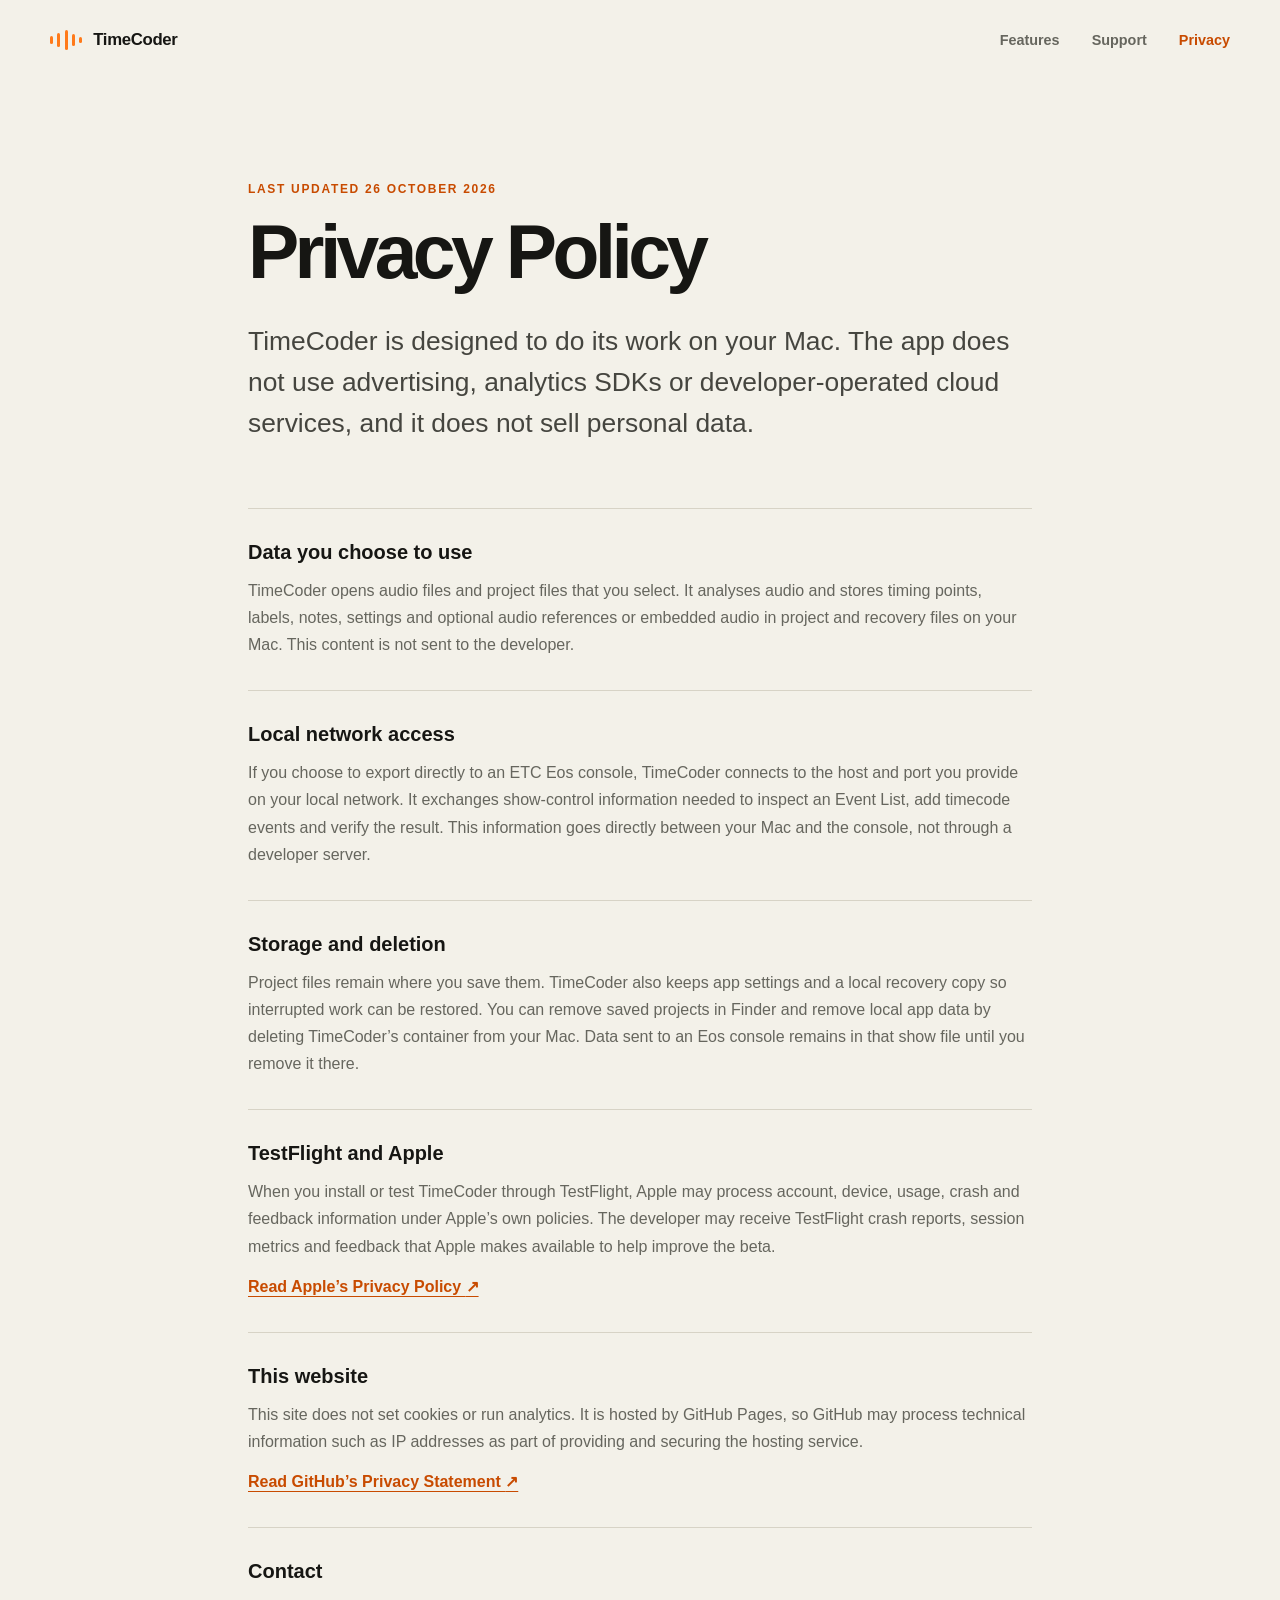
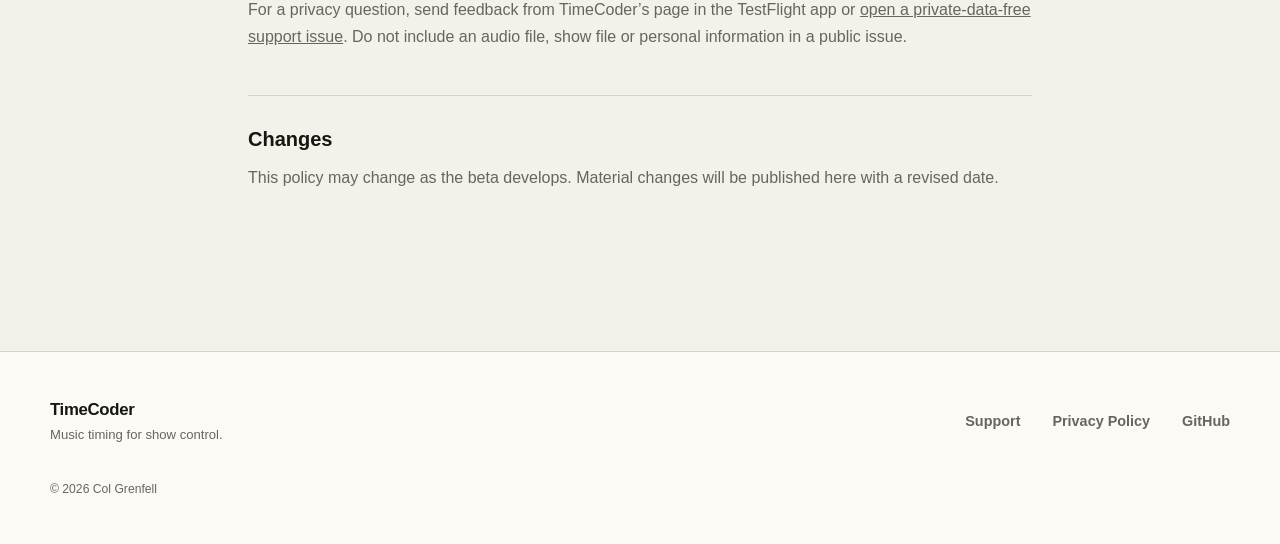
==== privacy.html @ cd0c34d0 "Create TimeCoder beta website" ====
<!doctype html>
<html lang="en-GB">
<head>
  <meta charset="utf-8">
  <meta name="viewport" content="width=device-width, initial-scale=1">
  <meta name="theme-color" content="#10100f">
  <meta name="description" content="Privacy policy for the TimeCoder macOS app and website.">
  <title>Privacy Policy — TimeCoder</title>
  <link rel="icon" href="assets/icon.svg" type="image/svg+xml">
  <link rel="stylesheet" href="styles.css">
  <script src="site-config.js" defer></script>
  <script src="site.js" defer></script>
</head>
<body>
  <a class="skip-link" href="#main">Skip to content</a>
  <header class="site-header">
    <a class="brand" href="./" aria-label="TimeCoder home"><span class="brand-mark" aria-hidden="true"><i></i><i></i><i></i><i></i><i></i></span><span>TimeCoder</span></a>
    <nav aria-label="Main navigation"><a href="./#features">Features</a><a href="support.html">Support</a><a aria-current="page" href="privacy.html">Privacy</a></nav>
  </header>

  <main id="main" class="legal-page section-shell">
    <p class="eyebrow">Last updated 26 October 2026</p>
    <h1>Privacy Policy</h1>
    <p class="legal-intro">TimeCoder is designed to do its work on your Mac. The app does not use advertising, analytics SDKs or developer-operated cloud services, and it does not sell personal data.</p>

    <section>
      <h2>Data you choose to use</h2>
      <p>TimeCoder opens audio files and project files that you select. It analyses audio and stores timing points, labels, notes, settings and optional audio references or embedded audio in project and recovery files on your Mac. This content is not sent to the developer.</p>
    </section>
    <section>
      <h2>Local network access</h2>
      <p>If you choose to export directly to an ETC Eos console, TimeCoder connects to the host and port you provide on your local network. It exchanges show-control information needed to inspect an Event List, add timecode events and verify the result. This information goes directly between your Mac and the console, not through a developer server.</p>
    </section>
    <section>
      <h2>Storage and deletion</h2>
      <p>Project files remain where you save them. TimeCoder also keeps app settings and a local recovery copy so interrupted work can be restored. You can remove saved projects in Finder and remove local app data by deleting TimeCoder’s container from your Mac. Data sent to an Eos console remains in that show file until you remove it there.</p>
    </section>
    <section>
      <h2>TestFlight and Apple</h2>
      <p>When you install or test TimeCoder through TestFlight, Apple may process account, device, usage, crash and feedback information under Apple’s own policies. The developer may receive TestFlight crash reports, session metrics and feedback that Apple makes available to help improve the beta.</p>
      <p><a class="text-link" href="https://www.apple.com/legal/privacy/">Read Apple’s Privacy Policy <span aria-hidden="true">↗</span></a></p>
    </section>
    <section>
      <h2>This website</h2>
      <p>This site does not set cookies or run analytics. It is hosted by GitHub Pages, so GitHub may process technical information such as IP addresses as part of providing and securing the hosting service.</p>
      <p><a class="text-link" href="https://docs.github.com/en/site-policy/privacy-policies/github-general-privacy-statement">Read GitHub’s Privacy Statement <span aria-hidden="true">↗</span></a></p>
    </section>
    <section>
      <h2>Contact</h2>
      <p>For a privacy question, send feedback from TimeCoder’s page in the TestFlight app or <a href="https://github.com/ColGren/timecoder-beta/issues/new">open a private-data-free support issue</a>. Do not include an audio file, show file or personal information in a public issue.</p>
      <p data-email-contact hidden>Email: <a data-email-link></a></p>
    </section>
    <section>
      <h2>Changes</h2>
      <p>This policy may change as the beta develops. Material changes will be published here with a revised date.</p>
    </section>
  </main>

  <footer><div class="footer-inner"><div><a class="brand" href="./">TimeCoder</a><p>Music timing for show control.</p></div><nav aria-label="Footer navigation"><a href="support.html">Support</a><a href="privacy.html">Privacy Policy</a><a href="https://github.com/ColGren/timecoder-beta">GitHub</a></nav><p class="copyright">© <span data-current-year>2026</span> Col Grenfell</p></div></footer>
</body>
</html>
---- styles.css ----
:root {
  color-scheme: light;
  --ink: #161613;
  --muted: #66665e;
  --paper: #f3f1e9;
  --surface: #fbfaf5;
  --line: #d7d3c6;
  --night: #10100f;
  --night-soft: #20201e;
  --orange: #ff7a1a;
  --orange-dark: #c84b00;
  --cyan: #16bad7;
  --max: 1180px;
  --gutter: clamp(1.25rem, 4vw, 3rem);
}

* { box-sizing: border-box; }

html { scroll-behavior: smooth; }

body {
  margin: 0;
  color: var(--ink);
  background: var(--paper);
  font-family: -apple-system, BlinkMacSystemFont, "SF Pro Display", "Helvetica Neue", Arial, sans-serif;
  -webkit-font-smoothing: antialiased;
}

img { display: block; max-width: 100%; }

a { color: inherit; }

.skip-link {
  position: fixed;
  z-index: 100;
  top: .75rem;
  left: .75rem;
  padding: .75rem 1rem;
  color: #fff;
  background: var(--night);
  transform: translateY(-160%);
}

.skip-link:focus { transform: translateY(0); }

.site-header {
  width: min(100%, calc(var(--max) + (var(--gutter) * 2)));
  min-height: 5rem;
  margin: 0 auto;
  padding: 1rem var(--gutter);
  display: flex;
  align-items: center;
  justify-content: space-between;
  gap: 2rem;
}

.brand {
  display: inline-flex;
  align-items: center;
  gap: .7rem;
  color: var(--ink);
  font-size: 1.05rem;
  font-weight: 750;
  letter-spacing: -.02em;
  text-decoration: none;
}

.brand-mark {
  width: 2rem;
  height: 1.25rem;
  display: inline-flex;
  align-items: center;
  justify-content: space-between;
}

.brand-mark i { width: 3px; border-radius: 2px; background: var(--orange); }
.brand-mark i:nth-child(1) { height: 36%; }
.brand-mark i:nth-child(2) { height: 74%; }
.brand-mark i:nth-child(3) { height: 100%; }
.brand-mark i:nth-child(4) { height: 62%; }
.brand-mark i:nth-child(5) { height: 28%; }

.site-header nav,
footer nav { display: flex; align-items: center; gap: clamp(1rem, 3vw, 2rem); }

.site-header nav a,
footer nav a {
  color: var(--muted);
  font-size: .9rem;
  font-weight: 620;
  text-decoration: none;
}

.site-header nav a:hover,
.site-header nav a:focus-visible,
footer nav a:hover,
footer nav a:focus-visible,
.site-header nav a[aria-current="page"] { color: var(--orange-dark); }

.section-shell {
  width: min(100%, calc(var(--max) + (var(--gutter) * 2)));
  margin-inline: auto;
  padding-inline: var(--gutter);
}

.hero {
  min-height: min(780px, calc(100svh - 5rem));
  padding-top: clamp(4rem, 9vw, 8rem);
  padding-bottom: clamp(4rem, 8vw, 7rem);
  display: grid;
  grid-template-columns: minmax(0, .86fr) minmax(420px, 1.14fr);
  align-items: center;
  gap: clamp(3rem, 7vw, 6.5rem);
}

.eyebrow {
  margin: 0 0 1.1rem;
  color: var(--orange-dark);
  font-size: .75rem;
  font-weight: 800;
  letter-spacing: .14em;
  text-transform: uppercase;
}

h1, h2, h3, p { text-wrap: pretty; }

h1 {
  margin: 0;
  font-size: clamp(3.25rem, 7vw, 6.8rem);
  line-height: .91;
  letter-spacing: -.07em;
}

h1 span { color: var(--orange-dark); }

.hero-intro {
  max-width: 40rem;
  margin: 2rem 0 0;
  color: #474741;
  font-size: clamp(1.08rem, 1.8vw, 1.35rem);
  line-height: 1.55;
}

.actions { margin-top: 2rem; display: flex; align-items: center; flex-wrap: wrap; gap: .85rem; }
.actions.centred { justify-content: center; }

.button {
  min-height: 3.2rem;
  padding: .85rem 1.25rem;
  display: inline-flex;
  align-items: center;
  justify-content: center;
  border: 1px solid transparent;
  border-radius: .7rem;
  font-weight: 720;
  text-decoration: none;
  transition: transform 160ms ease, background-color 160ms ease, border-color 160ms ease;
}

.button:hover { transform: translateY(-2px); }
.button:focus-visible, .text-link:focus-visible, summary:focus-visible, a:focus-visible { outline: 3px solid var(--cyan); outline-offset: 3px; }
.button.primary { color: #fff; background: var(--orange-dark); }
.button.primary:hover { background: #a83f00; }
.button.secondary { border-color: #b9b5a9; background: transparent; }
.button.secondary:hover { border-color: var(--ink); }

.availability { margin: 1.25rem 0 0; color: var(--muted); font-size: .88rem; }
.availability span { width: .55rem; height: .55rem; margin-right: .35rem; display: inline-block; border-radius: 50%; background: var(--orange); }

.hero-product {
  margin: 0;
  overflow: hidden;
  border: 1px solid #343431;
  border-radius: 1rem;
  background: #1e1e1c;
  box-shadow: 0 2rem 5rem rgba(21, 21, 18, .18);
  transform: rotate(1.1deg);
}

.window-bar {
  height: 2.45rem;
  padding: 0 .85rem;
  display: flex;
  align-items: center;
  gap: .42rem;
  color: #908f89;
  background: #292927;
  font-size: .68rem;
}

.window-bar span { width: .62rem; height: .62rem; border-radius: 50%; background: #4e4e4a; }
.window-bar span:first-child { background: var(--orange); }
.window-bar b { margin-left: auto; margin-right: auto; font-weight: 600; }
.hero-product img { width: 100%; min-height: 210px; object-fit: cover; object-position: center; }
.hero-product figcaption { padding: .8rem 1rem; color: #afafa8; font-size: .75rem; }

.proof-strip {
  padding: 1.2rem var(--gutter);
  display: flex;
  justify-content: center;
  flex-wrap: wrap;
  gap: .8rem clamp(2rem, 6vw, 5rem);
  border-block: 1px solid var(--line);
  color: var(--muted);
  background: var(--surface);
  font-size: .82rem;
}

.proof-strip p { margin: 0; }
.proof-strip strong { color: var(--ink); }

.story { padding-top: clamp(5rem, 10vw, 9rem); padding-bottom: clamp(5rem, 10vw, 9rem); }
.section-heading { max-width: 49rem; }
.section-heading h1,
.section-heading h2,
.control-copy h2,
.beta-callout h2,
.legal-page h1 {
  margin: 0;
  font-size: clamp(2.7rem, 6vw, 5.5rem);
  line-height: .98;
  letter-spacing: -.06em;
}

.section-heading > p:last-child,
.control-copy > p:last-child {
  max-width: 42rem;
  margin: 1.4rem 0 0;
  color: var(--muted);
  font-size: 1.15rem;
  line-height: 1.6;
}

.steps {
  margin: 4rem 0 0;
  padding: 0;
  display: grid;
  grid-template-columns: repeat(3, 1fr);
  gap: 1px;
  list-style: none;
  background: var(--line);
  border: 1px solid var(--line);
}

.steps li { min-height: 19rem; padding: clamp(1.5rem, 3vw, 2.4rem); background: var(--surface); }
.steps li > span, .feature-number { color: var(--orange-dark); font-size: .72rem; font-weight: 800; letter-spacing: .1em; }
.steps h3, .feature-grid h3, .support-card h2 { margin: 4rem 0 .75rem; font-size: 1.35rem; letter-spacing: -.025em; }
.steps p, .feature-grid p, .support-card p { margin: 0; color: var(--muted); line-height: 1.6; }

.dark-panel { padding: clamp(5rem, 10vw, 9rem) 0; color: #f4f2e9; background: var(--night); }
.section-heading.light .eyebrow { color: var(--orange); }
.section-heading.light h2 { color: #fff; }

.wide-shot { margin: 3.5rem 0 0; }
.wide-shot img { width: 100%; min-height: 230px; object-fit: cover; border: 1px solid #41413e; }
.wide-shot figcaption { margin-top: .8rem; color: #96968f; font-size: .8rem; }

.feature-grid { margin-top: 4rem; display: grid; grid-template-columns: repeat(2, 1fr); border-top: 1px solid #3b3b38; }
.feature-grid article { min-height: 16rem; padding: 2.5rem 0; border-bottom: 1px solid #3b3b38; }
.feature-grid article:nth-child(odd) { padding-right: clamp(2rem, 6vw, 6rem); border-right: 1px solid #3b3b38; }
.feature-grid article:nth-child(even) { padding-left: clamp(2rem, 6vw, 6rem); }
.feature-grid h3 { margin-top: 2.8rem; color: #fff; }
.feature-grid p { max-width: 31rem; color: #aaa9a1; }

.control-detail { padding-top: clamp(5rem, 10vw, 9rem); padding-bottom: clamp(5rem, 10vw, 9rem); display: grid; grid-template-columns: .72fr 1.28fr; align-items: center; gap: clamp(3rem, 7vw, 7rem); }
.transport-shot { margin: 0; overflow: hidden; border: 1px solid var(--line); border-radius: .9rem; background: #fff; box-shadow: 0 1.5rem 4rem rgba(20, 20, 17, .1); }
.transport-shot img { width: 100%; }

.beta-callout { padding-top: clamp(5rem, 10vw, 8rem); padding-bottom: clamp(5rem, 10vw, 8rem); text-align: center; border-top: 1px solid var(--line); }
.beta-callout .eyebrow { text-align: center; }
.beta-callout > p:not(.eyebrow, .fine-print) { max-width: 43rem; margin: 1.4rem auto 0; color: var(--muted); font-size: 1.15rem; line-height: 1.6; }
.text-link { color: var(--orange-dark); font-weight: 720; text-underline-offset: .25em; }
.fine-print { margin-top: 1.5rem; color: var(--muted); font-size: .78rem; }

footer { border-top: 1px solid var(--line); background: var(--surface); }
.footer-inner { width: min(100%, calc(var(--max) + (var(--gutter) * 2))); min-height: 12rem; margin: 0 auto; padding: 2.5rem var(--gutter); display: grid; grid-template-columns: 1fr auto; align-items: center; gap: 1.5rem 3rem; }
.footer-inner > div p { margin: .45rem 0 0; color: var(--muted); font-size: .82rem; }
.copyright { margin: 0; color: var(--muted); font-size: .76rem; grid-column: 1 / -1; }

.legal-page, .support-page { padding-top: clamp(4rem, 8vw, 7rem); padding-bottom: clamp(5rem, 10vw, 9rem); }
.legal-page { max-width: 880px; }
.legal-page h1 { margin-bottom: 2rem; }
.legal-intro { margin: 0 0 4rem; color: #45453f; font-size: clamp(1.25rem, 2.6vw, 1.65rem); line-height: 1.55; }
.legal-page section { padding: 2rem 0; border-top: 1px solid var(--line); }
.legal-page h2 { margin: 0 0 .8rem; font-size: 1.25rem; }
.legal-page section p { margin: 0 0 .8rem; color: var(--muted); line-height: 1.7; }
.legal-page section p:last-child { margin-bottom: 0; }

.support-page > .section-heading { margin-bottom: 4rem; }
.support-grid { display: grid; grid-template-columns: repeat(2, 1fr); gap: 1rem; }
.support-card { min-height: 23rem; padding: clamp(1.75rem, 4vw, 3rem); display: flex; flex-direction: column; align-items: flex-start; border: 1px solid var(--line); background: var(--surface); }
.support-card.accent-card { color: #fff; border-color: var(--orange-dark); background: var(--orange-dark); }
.support-card .card-label { font-size: .72rem; font-weight: 800; letter-spacing: .1em; text-transform: uppercase; }
.support-card h2 { margin: 3rem 0 .8rem; font-size: 1.65rem; }
.support-card .text-link { margin-top: auto; padding-top: 2rem; }
.support-card.accent-card p { color: #ffe3d0; }
.support-card.accent-card .text-link { color: #fff; }

.requirements { margin: 5rem 0; padding: 3rem 0; display: grid; grid-template-columns: .7fr 1.3fr; gap: 3rem; border-block: 1px solid var(--line); }
.requirements h2, .faq h2 { margin: 0; font-size: clamp(2rem, 4vw, 3.5rem); letter-spacing: -.05em; }
.requirements ul { margin: 0; padding: 0; display: grid; gap: 0; list-style: none; }
.requirements li { padding: 1rem 0 1rem 2rem; position: relative; border-bottom: 1px solid var(--line); color: var(--muted); line-height: 1.5; }
.requirements li:first-child { padding-top: 0; }
.requirements li::before { content: ""; width: .55rem; height: .55rem; position: absolute; top: 1.45rem; left: 0; border-radius: 50%; background: var(--orange); }
.requirements li:first-child::before { top: .45rem; }

.faq { max-width: 840px; }
.section-heading.compact { margin-bottom: 2rem; }
.faq details { border-top: 1px solid var(--line); }
.faq details:last-child { border-bottom: 1px solid var(--line); }
.faq summary { padding: 1.4rem 2.5rem 1.4rem 0; position: relative; cursor: pointer; font-size: 1.05rem; font-weight: 720; list-style: none; }
.faq summary::-webkit-details-marker { display: none; }
.faq summary::after { content: "+"; position: absolute; right: .4rem; color: var(--orange-dark); font-size: 1.4rem; font-weight: 400; }
.faq details[open] summary::after { content: "−"; }
.faq details p { margin: -.25rem 0 1.5rem; padding-right: 3rem; color: var(--muted); line-height: 1.7; }

@media (max-width: 900px) {
  .hero { grid-template-columns: 1fr; min-height: auto; }
  .hero-copy { max-width: 720px; }
  .hero-product { transform: none; }
  .steps { grid-template-columns: 1fr; }
  .steps li { min-height: auto; }
  .steps h3 { margin-top: 2.5rem; }
  .control-detail { grid-template-columns: 1fr; }
  .control-copy { max-width: 650px; }
}

@media (max-width: 700px) {
  .site-header { min-height: 4.25rem; }
  .site-header nav a:first-child { display: none; }
  h1 { font-size: clamp(3.1rem, 16vw, 5rem); }
  .proof-strip { justify-content: flex-start; }
  .feature-grid, .support-grid, .requirements { grid-template-columns: 1fr; }
  .feature-grid article:nth-child(odd), .feature-grid article:nth-child(even) { padding-inline: 0; border-right: 0; }
  .requirements { gap: 2rem; }
  .footer-inner { grid-template-columns: 1fr; align-items: start; }
  .footer-inner nav { flex-wrap: wrap; }
  .copyright { grid-column: auto; }
}

@media (max-width: 440px) {
  .site-header nav { gap: .8rem; }
  .site-header nav a { font-size: .78rem; }
  .button { width: 100%; }
  .actions .text-link { width: 100%; padding: .7rem 0; }
  .hero-product img { min-height: 180px; }
}

@media (prefers-reduced-motion: reduce) {
  html { scroll-behavior: auto; }
  *, *::before, *::after { transition-duration: .01ms !important; }
}

@media (prefers-contrast: more) {
  :root { --muted: #3e3e39; --line: #8b897f; }
  .button.secondary { border-color: currentColor; }
}
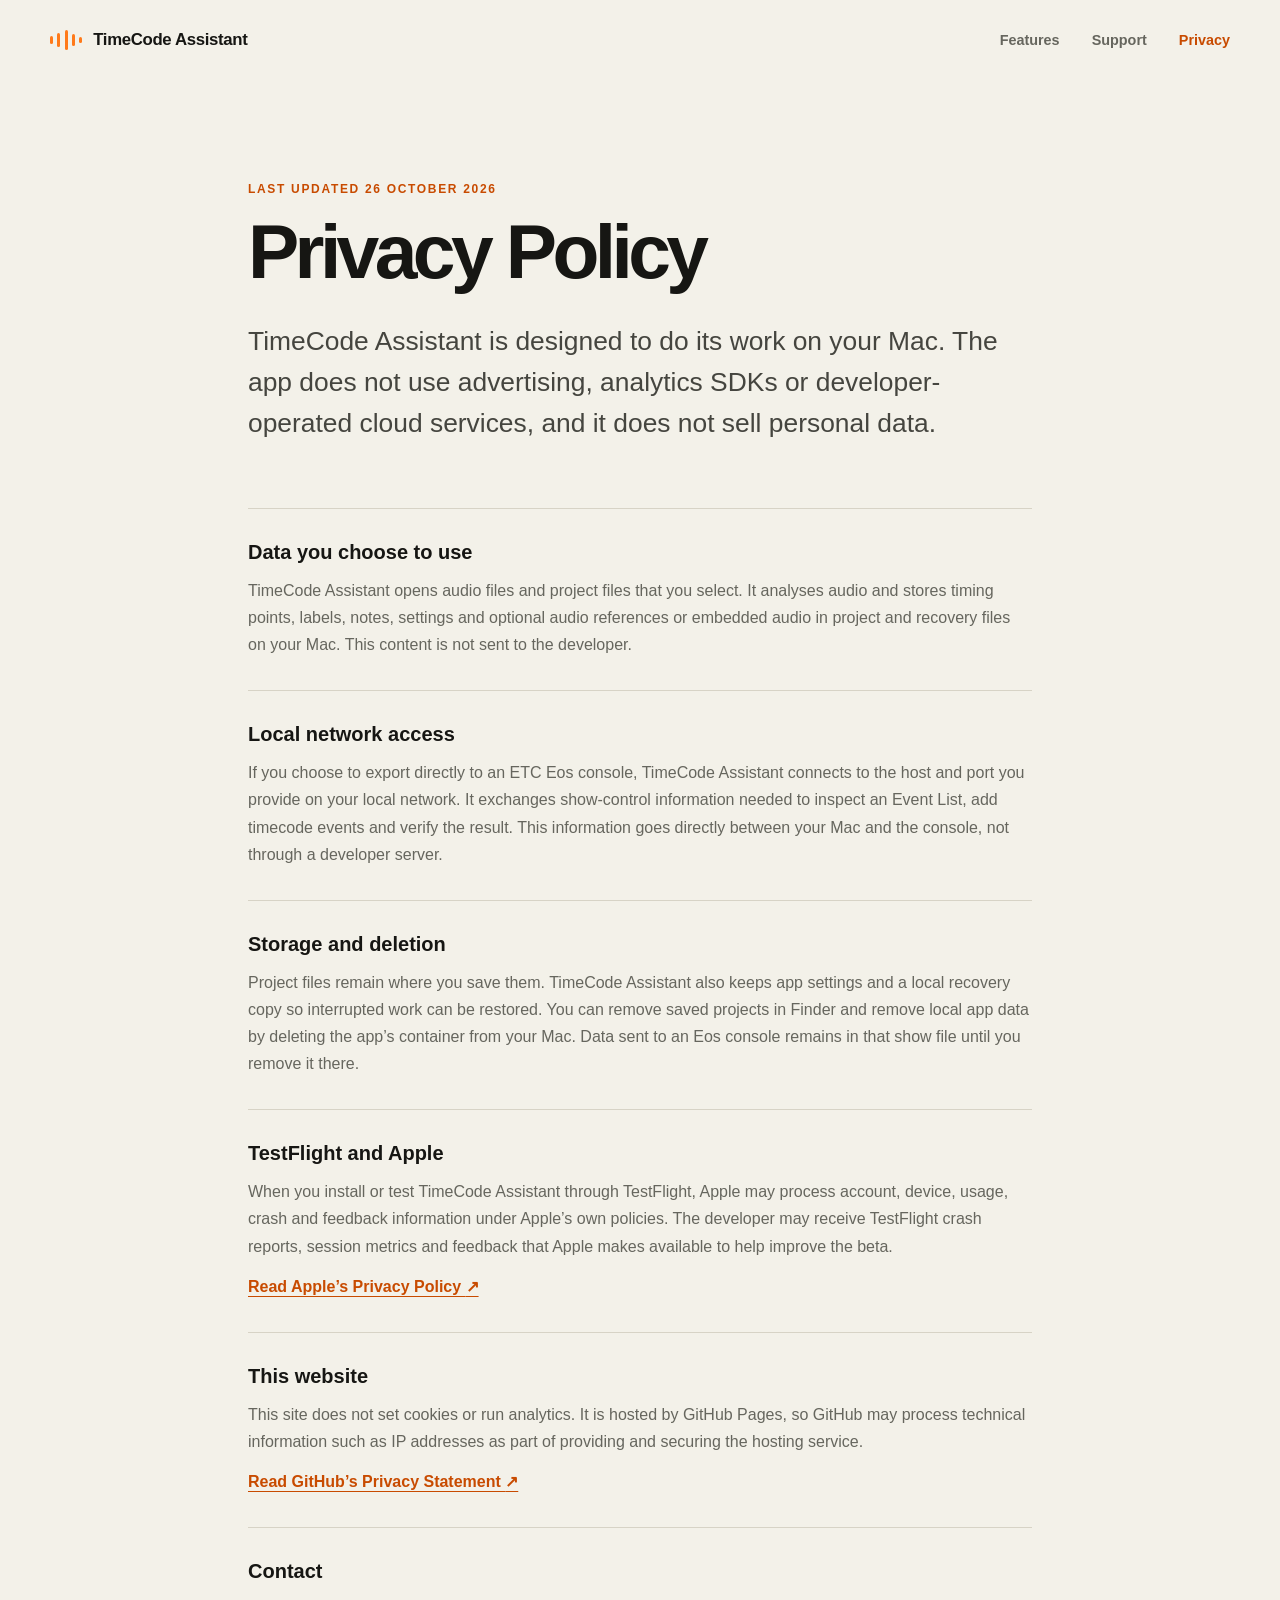
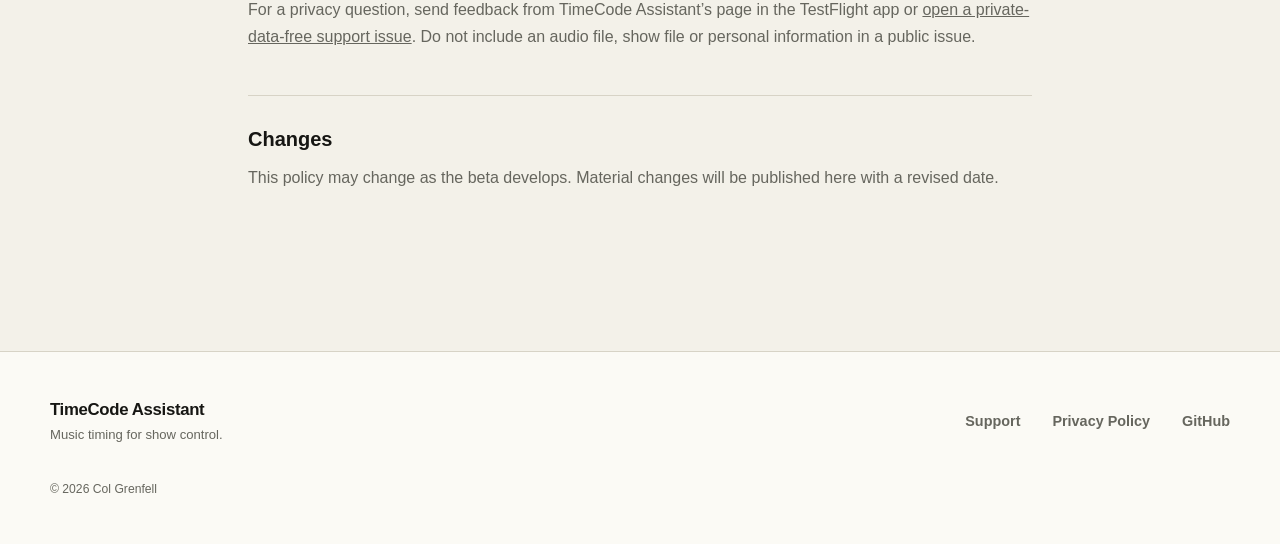
==== commit e05053f7: "Rename beta site to TimeCode Assistant" ====
--- a/privacy.html
+++ b/privacy.html
@@ -4,8 +4,8 @@
   <meta charset="utf-8">
   <meta name="viewport" content="width=device-width, initial-scale=1">
   <meta name="theme-color" content="#10100f">
-  <meta name="description" content="Privacy policy for the TimeCoder macOS app and website.">
-  <title>Privacy Policy — TimeCoder</title>
+  <meta name="description" content="Privacy policy for the TimeCode Assistant macOS app and website.">
+  <title>Privacy Policy — TimeCode Assistant</title>
   <link rel="icon" href="assets/icon.svg" type="image/svg+xml">
   <link rel="stylesheet" href="styles.css">
   <script src="site-config.js" defer></script>
@@ -14,30 +14,30 @@
 <body>
   <a class="skip-link" href="#main">Skip to content</a>
   <header class="site-header">
-    <a class="brand" href="./" aria-label="TimeCoder home"><span class="brand-mark" aria-hidden="true"><i></i><i></i><i></i><i></i><i></i></span><span>TimeCoder</span></a>
+    <a class="brand" href="./" aria-label="TimeCode Assistant home"><span class="brand-mark" aria-hidden="true"><i></i><i></i><i></i><i></i><i></i></span><span>TimeCode Assistant</span></a>
     <nav aria-label="Main navigation"><a href="./#features">Features</a><a href="support.html">Support</a><a aria-current="page" href="privacy.html">Privacy</a></nav>
   </header>
 
   <main id="main" class="legal-page section-shell">
     <p class="eyebrow">Last updated 26 October 2026</p>
     <h1>Privacy Policy</h1>
-    <p class="legal-intro">TimeCoder is designed to do its work on your Mac. The app does not use advertising, analytics SDKs or developer-operated cloud services, and it does not sell personal data.</p>
+    <p class="legal-intro">TimeCode Assistant is designed to do its work on your Mac. The app does not use advertising, analytics SDKs or developer-operated cloud services, and it does not sell personal data.</p>
 
     <section>
       <h2>Data you choose to use</h2>
-      <p>TimeCoder opens audio files and project files that you select. It analyses audio and stores timing points, labels, notes, settings and optional audio references or embedded audio in project and recovery files on your Mac. This content is not sent to the developer.</p>
+      <p>TimeCode Assistant opens audio files and project files that you select. It analyses audio and stores timing points, labels, notes, settings and optional audio references or embedded audio in project and recovery files on your Mac. This content is not sent to the developer.</p>
     </section>
     <section>
       <h2>Local network access</h2>
-      <p>If you choose to export directly to an ETC Eos console, TimeCoder connects to the host and port you provide on your local network. It exchanges show-control information needed to inspect an Event List, add timecode events and verify the result. This information goes directly between your Mac and the console, not through a developer server.</p>
+      <p>If you choose to export directly to an ETC Eos console, TimeCode Assistant connects to the host and port you provide on your local network. It exchanges show-control information needed to inspect an Event List, add timecode events and verify the result. This information goes directly between your Mac and the console, not through a developer server.</p>
     </section>
     <section>
       <h2>Storage and deletion</h2>
-      <p>Project files remain where you save them. TimeCoder also keeps app settings and a local recovery copy so interrupted work can be restored. You can remove saved projects in Finder and remove local app data by deleting TimeCoder’s container from your Mac. Data sent to an Eos console remains in that show file until you remove it there.</p>
+      <p>Project files remain where you save them. TimeCode Assistant also keeps app settings and a local recovery copy so interrupted work can be restored. You can remove saved projects in Finder and remove local app data by deleting the app’s container from your Mac. Data sent to an Eos console remains in that show file until you remove it there.</p>
     </section>
     <section>
       <h2>TestFlight and Apple</h2>
-      <p>When you install or test TimeCoder through TestFlight, Apple may process account, device, usage, crash and feedback information under Apple’s own policies. The developer may receive TestFlight crash reports, session metrics and feedback that Apple makes available to help improve the beta.</p>
+      <p>When you install or test TimeCode Assistant through TestFlight, Apple may process account, device, usage, crash and feedback information under Apple’s own policies. The developer may receive TestFlight crash reports, session metrics and feedback that Apple makes available to help improve the beta.</p>
       <p><a class="text-link" href="https://www.apple.com/legal/privacy/">Read Apple’s Privacy Policy <span aria-hidden="true">↗</span></a></p>
     </section>
     <section>
@@ -47,7 +47,7 @@
     </section>
     <section>
       <h2>Contact</h2>
-      <p>For a privacy question, send feedback from TimeCoder’s page in the TestFlight app or <a href="https://github.com/ColGren/timecoder-beta/issues/new">open a private-data-free support issue</a>. Do not include an audio file, show file or personal information in a public issue.</p>
+      <p>For a privacy question, send feedback from TimeCode Assistant’s page in the TestFlight app or <a href="https://github.com/ColGren/timecoder-beta/issues/new">open a private-data-free support issue</a>. Do not include an audio file, show file or personal information in a public issue.</p>
       <p data-email-contact hidden>Email: <a data-email-link></a></p>
     </section>
     <section>
@@ -56,6 +56,6 @@
     </section>
   </main>
 
-  <footer><div class="footer-inner"><div><a class="brand" href="./">TimeCoder</a><p>Music timing for show control.</p></div><nav aria-label="Footer navigation"><a href="support.html">Support</a><a href="privacy.html">Privacy Policy</a><a href="https://github.com/ColGren/timecoder-beta">GitHub</a></nav><p class="copyright">© <span data-current-year>2026</span> Col Grenfell</p></div></footer>
+  <footer><div class="footer-inner"><div><a class="brand" href="./">TimeCode Assistant</a><p>Music timing for show control.</p></div><nav aria-label="Footer navigation"><a href="support.html">Support</a><a href="privacy.html">Privacy Policy</a><a href="https://github.com/ColGren/timecoder-beta">GitHub</a></nav><p class="copyright">© <span data-current-year>2026</span> Col Grenfell</p></div></footer>
 </body>
 </html>
